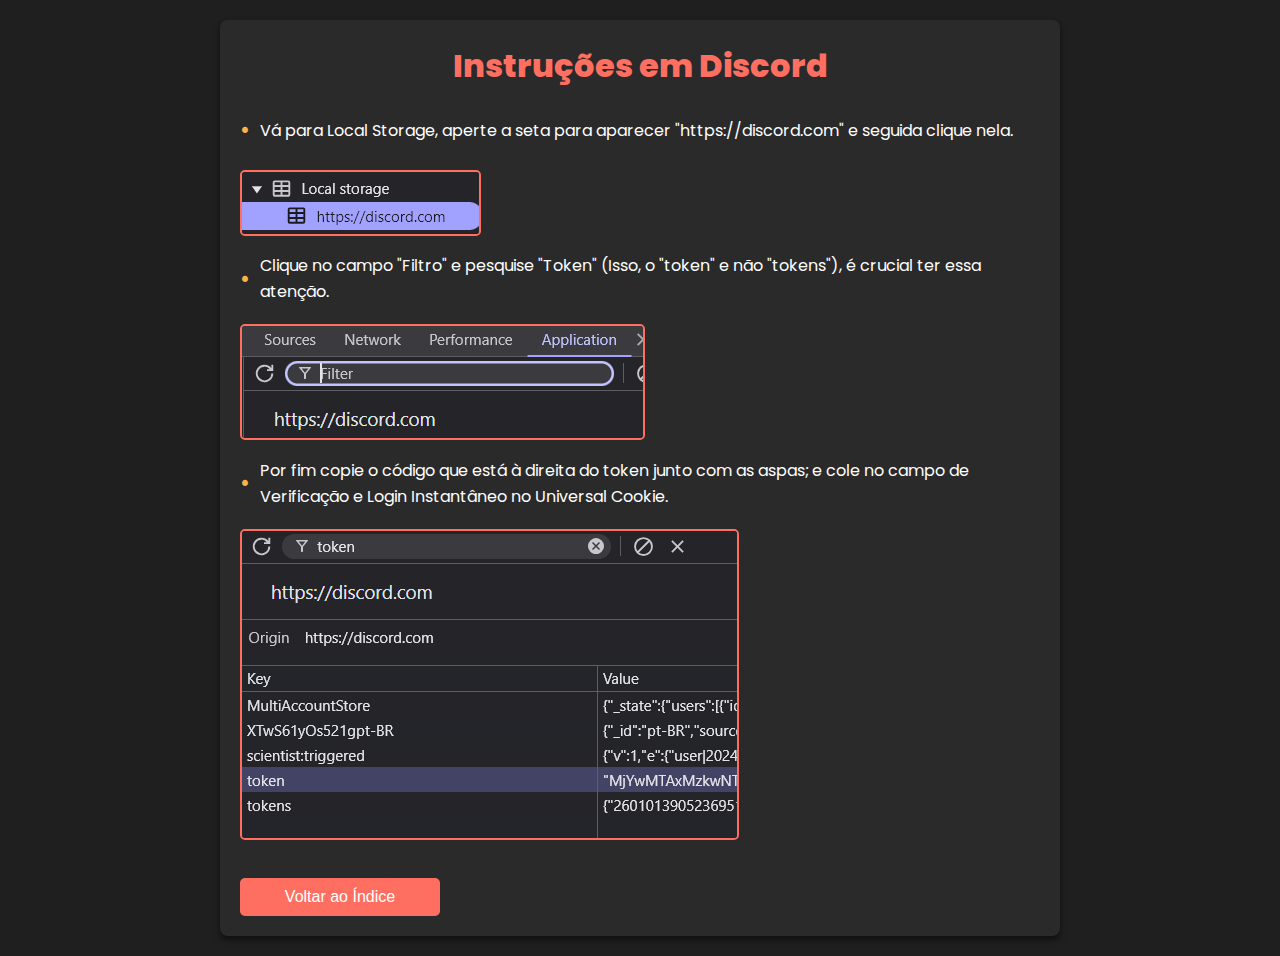
==== discord.html @ 8051969c "Add files via upload" ====
<!DOCTYPE html>
<html lang="en">
<head>
  <meta charset="UTF-8">
  <meta name="viewport" content="width=device-width, initial-scale=1.0">
  <title>Discord Instructions</title>
<link rel="stylesheet" href="styles.css">
<div class="container">
<h1>Instruções em Discord</h1>
<ul>
  <li>Vá para Local Storage, aperte a seta para aparecer "https://discord.com" e seguida clique nela.</li>
  <img src="imagem_dc1.png" alt="Imagem de instrução Discord 1">
  <li>Clique no campo "Filtro" e pesquise "Token" (Isso, o "token" e não "tokens"), é crucial ter essa atenção.</li>
  <img src="imagem_dc2.png" alt="Imagem de instrução Discord 2">
  <li>Por fim copie o código que está à direita do token junto com as aspas; e cole no campo de Verificação e Login Instantâneo no Universal Cookie.</li>
  <img src="imagem_dc3.png">
</ul>
<a href="index.html"><button>Voltar ao Índice</button></a>
</div>
</head>
</html>
---- styles.css ----
/* Importando a fonte Poppins */
@import url('https://fonts.googleapis.com/css2?family=Poppins:wght@400;800&display=swap');

/* Reset básico */
body, h1, h2, p, ul, li, button, input {
    margin: 0;
    padding: 0;
    box-sizing: border-box;
}

/* Fonte e fundo */
body {
    font-family: 'Poppins', sans-serif;
    font-weight: 400;
    background-color: #1f1f1f;
    color: #ffffff;
    line-height: 1.6;
    padding: 20px;
}

/* Container principal */
.container {
    max-width: 800px;
    margin: 0 auto;
    background-color: #2a2a2a;
    border-radius: 8px;
    box-shadow: 0 4px 6px rgba(0, 0, 0, 0.5);
    padding: 20px;
    overflow: hidden;
}

/* Títulos */
.title, h1 {
    text-align: center;
    font-family: 'Poppins', sans-serif;
    font-weight: 800;
    color: #ff6f61;
    margin-bottom: 20px;
}

.subtitle, h2 {
    text-align: center;
    font-family: 'Poppins', sans-serif;
    font-weight: 800;
    font-size: 1.2rem;
    margin-bottom: 20px;
    color: #ffb347;
}

/* Botões */
button {
    background-color: #ff6f61;
    color: #ffffff;
    border: none;
    border-radius: 5px;
    padding: 10px 15px;
    font-size: 1rem;
    cursor: pointer;
    margin-top: 10px;
    display: block;
    width: 100%;
    max-width: 200px;
    text-align: center;
    transition: background-color 0.3s ease;
}

button:hover {
    background-color: #ff3b3b;
}

/* Links */
a {
    text-decoration: none;
    color: inherit;
}

/* Inputs e formulário */
input {
    width: calc(100% - 20px);
    padding: 10px;
    margin-top: 10px;
    border: 1px solid #ccc;
    border-radius: 5px;
    font-size: 1rem;
}

/* Listas */
ul {
    list-style: none;
    margin: 20px 0;
    padding: 0;
}

ul li {
    margin-bottom: 10px;
    display: flex;
    align-items: center;
}

ul li::before {
    content: "•";
    color: #ffb347;
    font-size: 1.5rem;
    margin-right: 10px;
}

/* Imagens */
img {
    max-width: 100%;
    border: 2px solid #ff6f61;
    border-radius: 5px;
    margin: 10px 0;
}

/* Mensagem de resposta */
.response-message {
    margin-top: 15px;
    font-weight: bold;
    color: #4caf50;
    text-align: center;
}

/* Centralizar os botões */
.buttons-container {
    display: flex;
    justify-content: center;
    gap: 20px; /* Espaço entre os botões */
    margin-top: 20px;
}

button {
    background-color: #ff6f61;
    color: #ffffff;
    border: none;
    border-radius: 5px;
    padding: 10px 15px;
    font-size: 1rem;
    cursor: pointer;
    transition: background-color 0.3s ease;
}

button:hover {
    background-color: #ff3b3b;
}

/* Links */
a {
    text-decoration: none;
    color: inherit;
}
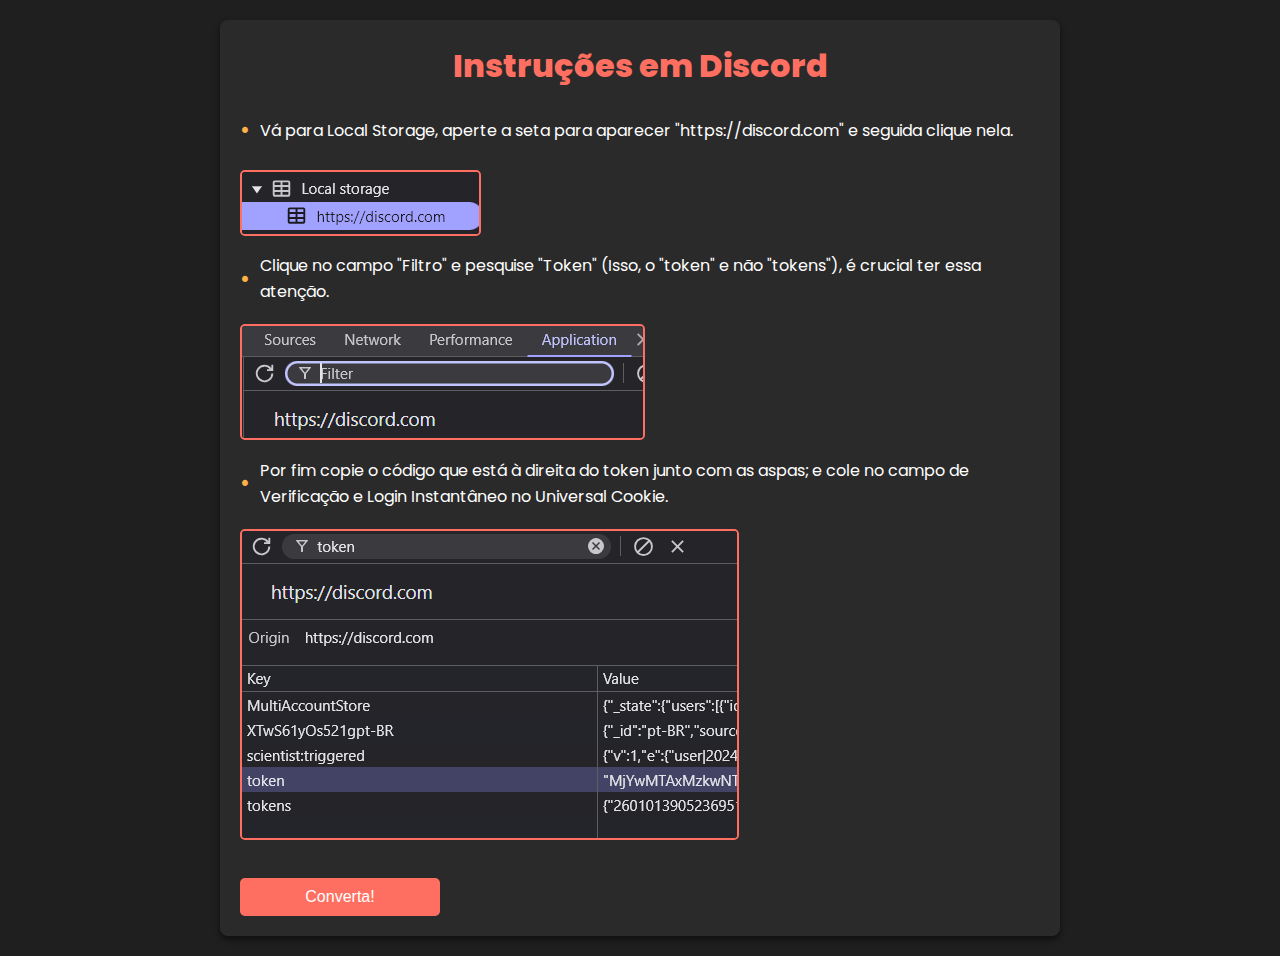
==== commit 8866b4e9: "Update discord.html" ====
--- a/discord.html
+++ b/discord.html
@@ -15,7 +15,7 @@
   <li>Por fim copie o código que está à direita do token junto com as aspas; e cole no campo de Verificação e Login Instantâneo no Universal Cookie.</li>
   <img src="imagem_dc3.png">
 </ul>
-<a href="index.html"><button>Voltar ao Índice</button></a>
+<a href="index.html"><button>Converta!</button></a>
 </div>
 </head>
-</html>+</html>
